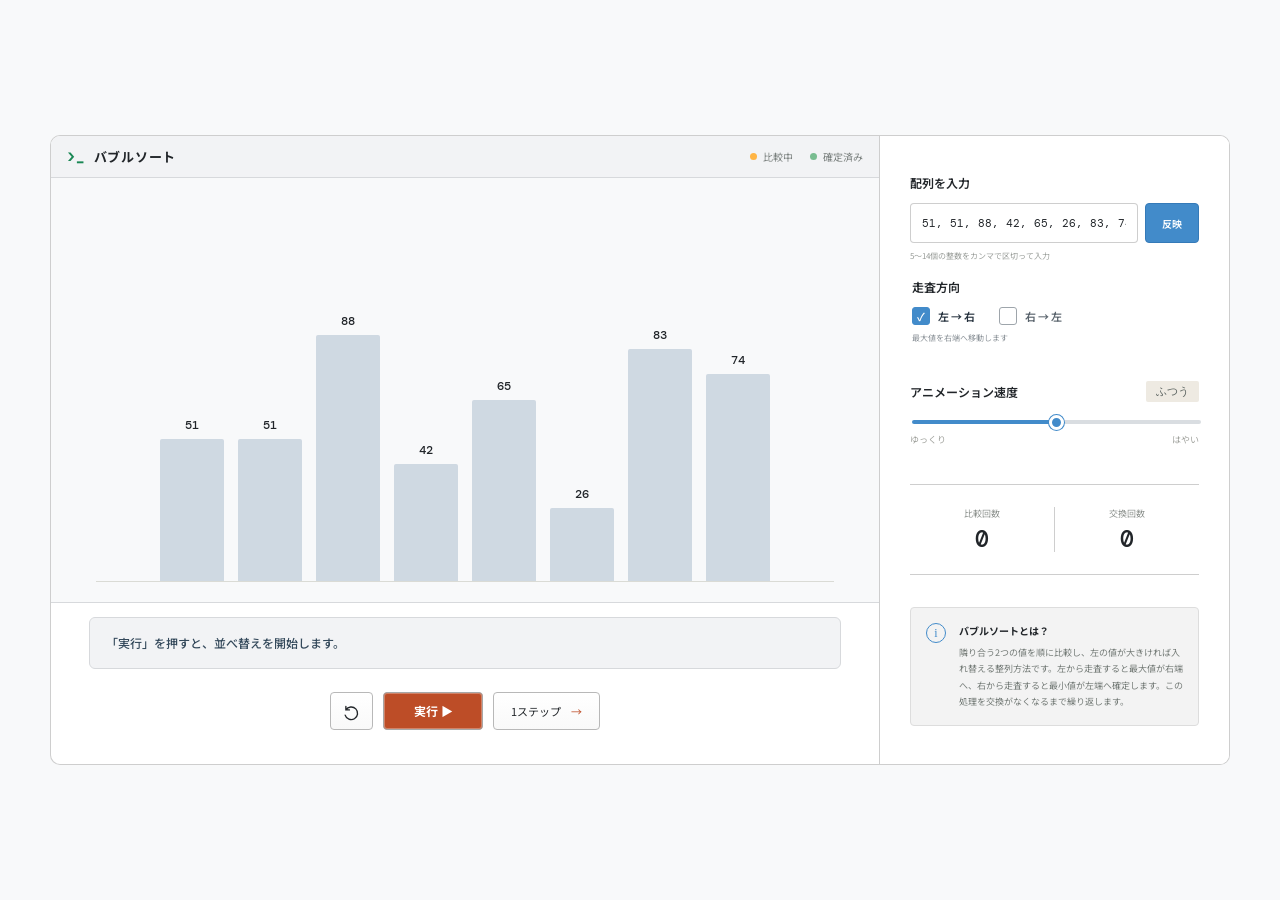
==== algo/algo.html @ d91c697b "Rename .html to algo.html" ====
<!doctype html>
<html lang="ja">
  <head>
    <meta charset="UTF-8" />
    <meta name="viewport" content="width=device-width, initial-scale=1.0" />
    <meta name="description" content="バブルソートの比較と交換を視覚的に学べるWebアプリ" />
    <title>Bubble Lab — バブルソート可視化</title>
    <link rel="preconnect" href="https://fonts.googleapis.com" />
    <link rel="preconnect" href="https://fonts.gstatic.com" crossorigin />
    <link href="https://fonts.googleapis.com/css2?family=DM+Mono:wght@400;500&family=Noto+Sans+JP:wght@400;500;600;700&display=swap" rel="stylesheet" />
    <link rel="stylesheet" href="styles.css" />
  </head>
  <body>
    <div class="page-shell">
      <main>
        <section class="workspace" aria-label="バブルソート可視化ツール">
          <div class="visual-panel">
            <div class="panel-topline">
              <h1>バブルソート</h1>
              <div class="legend" aria-label="色の説明">
                <span><i class="dot comparing"></i>比較中</span>
                <span><i class="dot sorted"></i>確定済み</span>
              </div>
            </div>

            <div class="chart-wrap">
              <div class="bars" id="bars" role="img" aria-label="並べ替える数値の棒グラフ"></div>
            </div>

            <div class="process-card" aria-live="polite">
              <div>
                <p class="process-message" id="processMessage">「実行」を押すと、並べ替えを開始します。</p>
              </div>
            </div>

            <div class="controls">
              <button class="icon-button" id="resetButton" type="button" title="リセット" aria-label="リセット">
                <svg viewBox="0 0 24 24" aria-hidden="true"><path d="M4.9 7.5A8 8 0 1 1 4 14m.9-6.5V3m0 4.5h4.5"/></svg>
              </button>
              <button class="play-button" id="playButton" type="button">
                <span id="playLabel">実行 ▶</span>
              </button>
              <button class="step-button" id="stepButton" type="button">1ステップ <span>→</span></button>
            </div>
          </div>

          <aside class="settings-panel">
            <div class="setting-group array-input-group">
              <label class="array-input-label" for="arrayInput">配列を入力</label>
              <div class="array-input-row">
                <input id="arrayInput" type="text" inputmode="numeric" autocomplete="off" placeholder="例：72, 46, 39, 64, 19" aria-describedby="arrayInputHint arrayInputError" />
                <button id="applyArrayButton" type="button">反映</button>
              </div>
              <p class="array-input-hint" id="arrayInputHint">5〜14個の整数をカンマで区切って入力</p>
              <p class="array-input-error" id="arrayInputError" role="alert"></p>
            </div>

            <fieldset class="setting-group direction-group">
              <legend>走査方向</legend>
              <div class="direction-options">
                <label><input type="radio" name="direction" value="ltr" checked /><span>左 → 右</span></label>
                <label><input type="radio" name="direction" value="rtl" /><span>右 → 左</span></label>
              </div>
              <p id="directionHint">最大値を右端へ移動します</p>
            </fieldset>

            <div class="setting-group">
              <div class="setting-heading"><label for="speedRange">アニメーション速度</label><output id="speedOutput">ふつう</output></div>
              <input id="speedRange" type="range" min="1" max="5" value="3" />
              <div class="range-labels"><span>ゆっくり</span><span>はやい</span></div>
            </div>

            <div class="stats" aria-label="実行統計">
              <div><span>比較回数</span><strong id="comparisonCount">0</strong></div>
              <div><span>交換回数</span><strong id="swapCount">0</strong></div>
            </div>

            <div class="tip-card">
              <span class="tip-icon">i</span>
              <div><b>バブルソートとは？</b><p>隣り合う2つの値を順に比較し、左の値が大きければ入れ替える整列方法です。左から走査すると最大値が右端へ、右から走査すると最小値が左端へ確定します。この処理を交換がなくなるまで繰り返します。</p></div>
            </div>
          </aside>
        </section>

      </main>

    </div>
    <script src="app.js"></script>
  </body>
</html>
---- algo/styles.css ----
:root {
  --ink: #212529;
  --muted: #6c757d;
  --paper: #f8f9fa;
  --panel: #ffffff;
  --line: #bbbbbbb8;
  --orange: #bd4d27;
  --orange-dark: #a64020;
  --mint: #79bd91;
  --yellow: #ffb545;
  --blue: #428bca;
}

* { box-sizing: border-box; }
html { scroll-behavior: smooth; }
body { margin: 0; background: var(--paper); color: var(--ink); font-family: "Noto Sans JP", Meiryo, sans-serif; }
button, input { font: inherit; }
button { color: inherit; }
.page-shell { min-height: 100vh; min-height: 100svh; }
main {
  width: min(1180px, calc(100% - 40px));
  min-height: 100vh;
  min-height: 100svh;
  margin: auto;
  padding: 28px 0;
  display: flex;
  align-items: center;
}

.workspace { width: 100%; min-height: 610px; background: var(--panel); border: 1px solid var(--line); border-radius: 10px; display: grid; grid-template-columns: minmax(0, 1fr) 350px; box-shadow: none; overflow: hidden; }
.visual-panel { padding: 29px 38px 34px; display: flex; flex-direction: column; min-width: 0; }
.settings-panel { border-left: 1px solid var(--line); padding: 38px 30px; background: #fff; min-width: 0; }
.panel-topline { height: 42px; margin: -29px -38px 0; padding: 0 16px; display: flex; align-items: center; justify-content: space-between; background: #f2f3f5; border-bottom: 1px solid #d7d9dc; }
.panel-topline h1 { margin: 0; font-size: 13px; font-weight: 700; letter-spacing: .06em; }
.panel-topline h1::before { content: ">_"; margin-right: 9px; color: #198754; font-family: "DM Mono", monospace; }
.legend { display: flex; gap: 17px; color: #7b817f; font-size: 10px; }
.legend span { display: flex; gap: 6px; align-items: center; }
.dot { width: 7px; height: 7px; border-radius: 50%; display: inline-block; }.dot.comparing { background: var(--yellow); }.dot.sorted { background: var(--mint); }
.chart-wrap { flex: 1; min-height: 310px; display: flex; align-items: flex-end; margin: 0 -38px; padding: 34px 6% 20px; background: #f8f9fa; border-bottom: 1px solid #d7d9dc; }
.bars { width: 100%; height: 280px; display: flex; align-items: flex-end; justify-content: center; gap: clamp(5px, 1.4vw, 14px); border-bottom: 1px solid #dadbd5; }
.bar-item { height: 100%; flex: 1 1 0; max-width: 64px; display: flex; flex-direction: column; justify-content: flex-end; align-items: center; position: relative; }
.bar-value { font: 500 12px/1 "DM Mono", monospace; margin-bottom: 8px; transition: color .2s; }
.bar { width: 100%; min-width: 14px; background: #cfd9e2; border-radius: 2px 2px 0 0; transition: height .25s ease, background .2s, transform .2s; }
.bar-item.comparing .bar { background: var(--yellow); }
.bar-item.swapping .bar { background: var(--orange); }
.bar-item.sorted .bar { background: var(--mint); }
.bar-item.sorted .bar-value { color: #3d806c; }
.process-card { min-height: 52px; margin-top: 14px; border: 1px solid #d7d9dc; background: #f2f3f5; border-radius: 6px; display: flex; align-items: center; padding: 11px 16px; }
.process-message { margin: 0; color: #34495b; font-size: 12px; font-weight: 500; line-height: 1.6; }
.controls { display: flex; justify-content: center; align-items: center; gap: 10px; padding-top: 23px; }
.controls button { height: 38px; border: 1px solid #b8b8b8; background: linear-gradient(#fff, #f9f9f9); border-radius: 4px; cursor: pointer; transition: background .15s, transform .15s; }
.controls button:hover { background: linear-gradient(#fff, #f0f0f0); transform: none; box-shadow: none; }
.icon-button { width: 43px; padding: 11px; }.icon-button svg { fill: none; stroke: currentColor; stroke-width: 1.7; stroke-linecap: round; stroke-linejoin: round; }
.play-button { width: 100px; height: 38px !important; background: #bd4d27 !important; color: white !important; border: 1px solid #a7a7a7 !important; display: flex; align-items: center; justify-content: center; font-size: 12px; font-weight: 700; box-shadow: inset 0 0 0 1px rgba(255,255,255,.3) !important; }
.play-button:hover { background: var(--orange-dark) !important; }
.step-button { padding: 0 17px; font-size: 11px; }.step-button span { color: var(--orange); margin-left: 8px; }
.controls button:disabled { opacity: .45; pointer-events: none; }

.setting-group { margin-bottom: 38px; }
.array-input-group { margin-bottom: 16px; }
.array-input-label { display: block; margin-bottom: 12px; font-size: 12px; font-weight: 600; }
.array-input-row { display: flex; gap: 7px; }
.array-input-row input {
  width: 100%;
  min-width: 0;
  height: 40px;
  padding: 0 11px;
  border: 1px solid var(--line);
  border-radius: 4px;
  outline: none;
  background: #fff;
  color: var(--ink);
  font: 400 11px/1 "DM Mono", monospace;
  transition: border-color .2s, box-shadow .2s;
}
.array-input-row input:focus { border-color: var(--blue); box-shadow: 0 0 0 3px rgba(66, 139, 202, .13); }
.array-input-row input.invalid { border-color: var(--orange-dark); }
.array-input-row button { flex: 0 0 54px; height: 40px; border: 1px solid #357ab8; border-radius: 4px; background: var(--blue); color: #fff; font-size: 10px; font-weight: 600; cursor: pointer; transition: .15s; }
.array-input-row button:hover { background: #357ab8; }
.array-input-hint, .array-input-error { margin: 7px 0 0; font-size: 8px; line-height: 1.5; }
.array-input-hint { color: #999d99; }
.array-input-error { color: var(--orange-dark); }
.array-input-error:empty { display: none; }
.direction-group { min-width: 0; padding: 0; border: 0; }
.direction-group legend { margin-bottom: 12px; padding: 0; font-size: 12px; font-weight: 600; }
.direction-options { display: flex; flex-wrap: wrap; gap: 10px 24px; }
.direction-options label { position: relative; cursor: pointer; }
.direction-options input { position: absolute; opacity: 0; pointer-events: none; }
.direction-options span { display: flex; align-items: center; gap: 8px; color: #59636c; font-size: 11px; font-weight: 600; transition: color .15s; user-select: none; }
.direction-options span::before { content: ""; width: 16px; height: 16px; display: grid; place-items: center; border: 1px solid #9ea5ab; border-radius: 3px; background: #fff; color: #fff; font-size: 11px; line-height: 1; transition: .15s; }
.direction-options input:checked + span { color: #25313d; }
.direction-options input:checked + span::before { content: "✓"; border-color: var(--blue); background: var(--blue); }
.direction-options input:focus-visible + span::before { box-shadow: 0 0 0 3px rgba(66, 139, 202, .2); }
.direction-group p { margin: 7px 0 0; color: #8b9298; font-size: 8px; }
.setting-heading { display: flex; align-items: center; justify-content: space-between; margin-bottom: 18px; }
.setting-heading label { font-size: 12px; font-weight: 600; }
.setting-heading output { background: #eeeae2; border-radius: 2px; padding: 5px 10px; font: 500 11px/1 "DM Mono", monospace; color: #5e6663; }
input[type="range"] { width: 100%; appearance: none; height: 4px; background: linear-gradient(to right, var(--blue) 0 50%, #d9dde1 50% 100%); border-radius: 2px; display: block; }
input[type="range"]::-webkit-slider-thumb { appearance: none; width: 15px; height: 15px; border-radius: 50%; background: var(--blue); border: 3px solid var(--panel); box-shadow: 0 0 0 1px var(--blue); cursor: pointer; }
.range-labels { display: flex; justify-content: space-between; color: #a0a29d; font-size: 9px; margin-top: 9px; }
.stats { margin: 32px 0; border-top: 1px solid var(--line); border-bottom: 1px solid var(--line); padding: 22px 0; display: grid; grid-template-columns: repeat(2, 1fr); }
.stats div { text-align: center; border-right: 1px solid var(--line); }.stats div:last-child { border: 0; }
.stats span { color: #8d928e; font-size: 9px; display: block; margin-bottom: 8px; }
.stats strong { font: 500 23px/1 "DM Mono", monospace; }
.tip-card { display: flex; gap: 13px; background: #f3f3f3; border: 1px solid #ddd; padding: 15px; border-radius: 4px; }
.tip-icon { flex: 0 0 20px; width: 20px; height: 20px; border: 1px solid var(--blue); color: var(--blue); border-radius: 50%; text-align: center; font: 500 12px/18px serif; user-select: none; -webkit-user-select: none; }
.tip-card b { display: block; font-size: 10px; margin-bottom: 7px; }.tip-card p { margin: 0; color: #747b77; font-size: 9px; line-height: 1.8; }

@media (max-width: 850px) {
  main { align-items: flex-start; }
  .workspace { grid-template-columns: 1fr; }
  .workspace { min-height: auto; }
  .settings-panel { border-left: 0; border-top: 1px solid var(--line); }
}
@media (max-width: 560px) {
  main { width: min(100% - 24px, 1180px); }
  main { width: min(100% - 24px, 1180px); padding: 24px 0; }
  .visual-panel { padding: 22px 14px 24px; }
  .panel-topline { margin: -22px -14px 0; }
  .chart-wrap { margin: 0 -14px; }
  .process-card { margin-top: 12px; }
  .chart-wrap { padding-left: 0; padding-right: 0; min-height: 270px; }
  .bars { height: 240px; gap: 4px; }
  .bar-value { font-size: 9px; }
  .legend { gap: 9px; }.legend span { font-size: 8px; }
  .process-card { padding: 13px; }.process-message { font-size: 10px; }
  .step-button { padding: 0 10px; }.play-button { width: 125px; }
  .settings-panel { padding: 30px 22px; }
}

@media (prefers-reduced-motion: reduce) { *, *::before, *::after { scroll-behavior: auto !important; animation-duration: .01ms !important; transition-duration: .01ms !important; } }
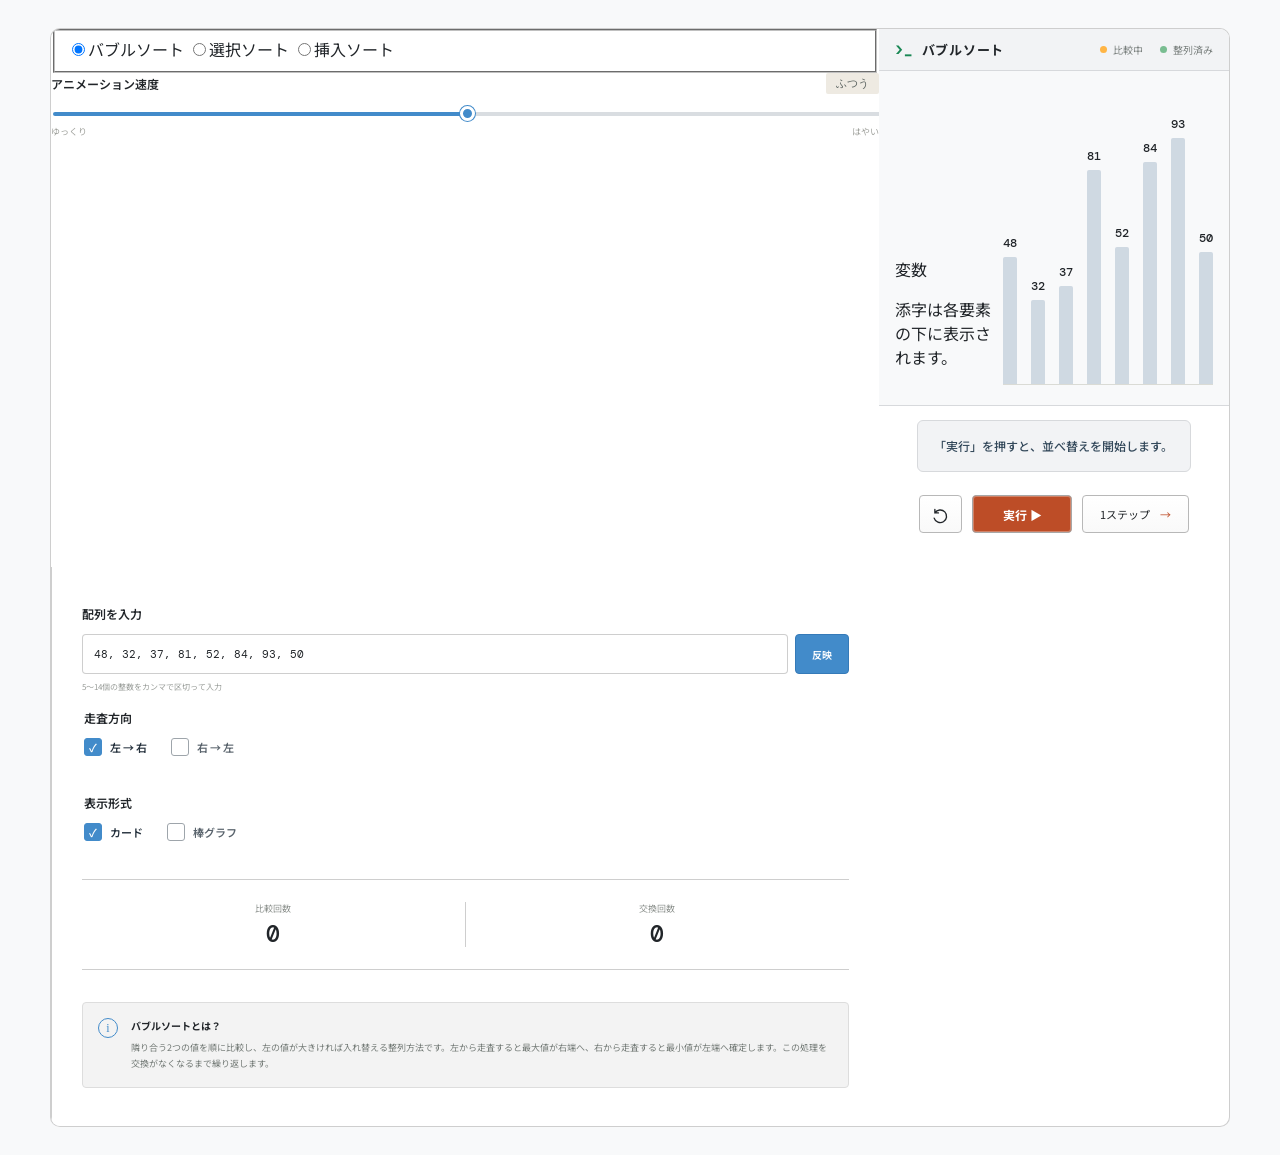
==== commit 0d2ba2e1: "Update algo.html" ====
--- a/algo/algo.html
+++ b/algo/algo.html
@@ -3,8 +3,8 @@
   <head>
     <meta charset="UTF-8" />
     <meta name="viewport" content="width=device-width, initial-scale=1.0" />
-    <meta name="description" content="バブルソートの比較と交換を視覚的に学べるWebアプリ" />
-    <title>Bubble Lab — バブルソート可視化</title>
+    <meta name="description" content="バブルソート・選択ソート・挿入ソートの比較と交換を視覚的に学べるWebアプリ" />
+    <title>アルゴリズム図鑑</title>
     <link rel="preconnect" href="https://fonts.googleapis.com" />
     <link rel="preconnect" href="https://fonts.gstatic.com" crossorigin />
     <link href="https://fonts.googleapis.com/css2?family=DM+Mono:wght@400;500&family=Noto+Sans+JP:wght@400;500;600;700&display=swap" rel="stylesheet" />
@@ -13,18 +13,39 @@
   <body>
     <div class="page-shell">
       <main>
-        <section class="workspace" aria-label="バブルソート可視化ツール">
+        <section class="workspace" aria-label="ソートアルゴリズム可視化ツール">
+          <div class="top-controls">
+            <fieldset class="algorithm-switch" aria-label="アルゴリズムを選択">
+              <div class="algorithm-options">
+                <label><input type="radio" name="algorithm" value="bubble" checked /><span>バブルソート</span></label>
+                <label><input type="radio" name="algorithm" value="selection" /><span>選択ソート</span></label>
+                <label><input type="radio" name="algorithm" value="insertion" /><span>挿入ソート</span></label>
+              </div>
+            </fieldset>
+            <div class="top-speed">
+              <div class="setting-heading"><label for="speedRange">アニメーション速度</label><output id="speedOutput">ふつう</output></div>
+              <div class="top-speed-range">
+                <input id="speedRange" type="range" min="1" max="5" value="3" />
+                <div class="range-labels"><span>ゆっくり</span><span>はやい</span></div>
+              </div>
+            </div>
+          </div>
+
           <div class="visual-panel">
             <div class="panel-topline">
-              <h1>バブルソート</h1>
+              <h1 id="algorithmTitle">バブルソート</h1>
               <div class="legend" aria-label="色の説明">
                 <span><i class="dot comparing"></i>比較中</span>
-                <span><i class="dot sorted"></i>確定済み</span>
+                <span><i class="dot sorted"></i>整列済み</span>
               </div>
             </div>
 
             <div class="chart-wrap">
-              <div class="bars" id="bars" role="img" aria-label="並べ替える数値の棒グラフ"></div>
+              <div class="variable-display">
+                <span>変数</span>
+                <p class="variable-message" id="variableMessage" aria-live="polite">添字は各要素の下に表示されます。</p>
+              </div>
+              <div class="bars" id="bars" role="img" aria-label="並べ替える数値のカード"></div>
             </div>
 
             <div class="process-card" aria-live="polite">
@@ -61,14 +82,15 @@
                 <label><input type="radio" name="direction" value="ltr" checked /><span>左 → 右</span></label>
                 <label><input type="radio" name="direction" value="rtl" /><span>右 → 左</span></label>
               </div>
-              <p id="directionHint">最大値を右端へ移動します</p>
             </fieldset>
 
-            <div class="setting-group">
-              <div class="setting-heading"><label for="speedRange">アニメーション速度</label><output id="speedOutput">ふつう</output></div>
-              <input id="speedRange" type="range" min="1" max="5" value="3" />
-              <div class="range-labels"><span>ゆっくり</span><span>はやい</span></div>
-            </div>
+            <fieldset class="setting-group direction-group">
+              <legend>表示形式</legend>
+              <div class="direction-options">
+                <label><input type="radio" name="displayMode" value="cards" checked /><span>カード</span></label>
+                <label><input type="radio" name="displayMode" value="bars" /><span>棒グラフ</span></label>
+              </div>
+            </fieldset>
 
             <div class="stats" aria-label="実行統計">
               <div><span>比較回数</span><strong id="comparisonCount">0</strong></div>
@@ -77,7 +99,7 @@
 
             <div class="tip-card">
               <span class="tip-icon">i</span>
-              <div><b>バブルソートとは？</b><p>隣り合う2つの値を順に比較し、左の値が大きければ入れ替える整列方法です。左から走査すると最大値が右端へ、右から走査すると最小値が左端へ確定します。この処理を交換がなくなるまで繰り返します。</p></div>
+              <div><b id="algorithmTipTitle">バブルソートとは？</b><p id="algorithmTipText">隣り合う2つの値を順に比較し、左の値が大きければ入れ替える整列方法です。左から走査すると最大値が右端へ、右から走査すると最小値が左端へ確定します。この処理を交換がなくなるまで繰り返します。</p></div>
             </div>
           </aside>
         </section>
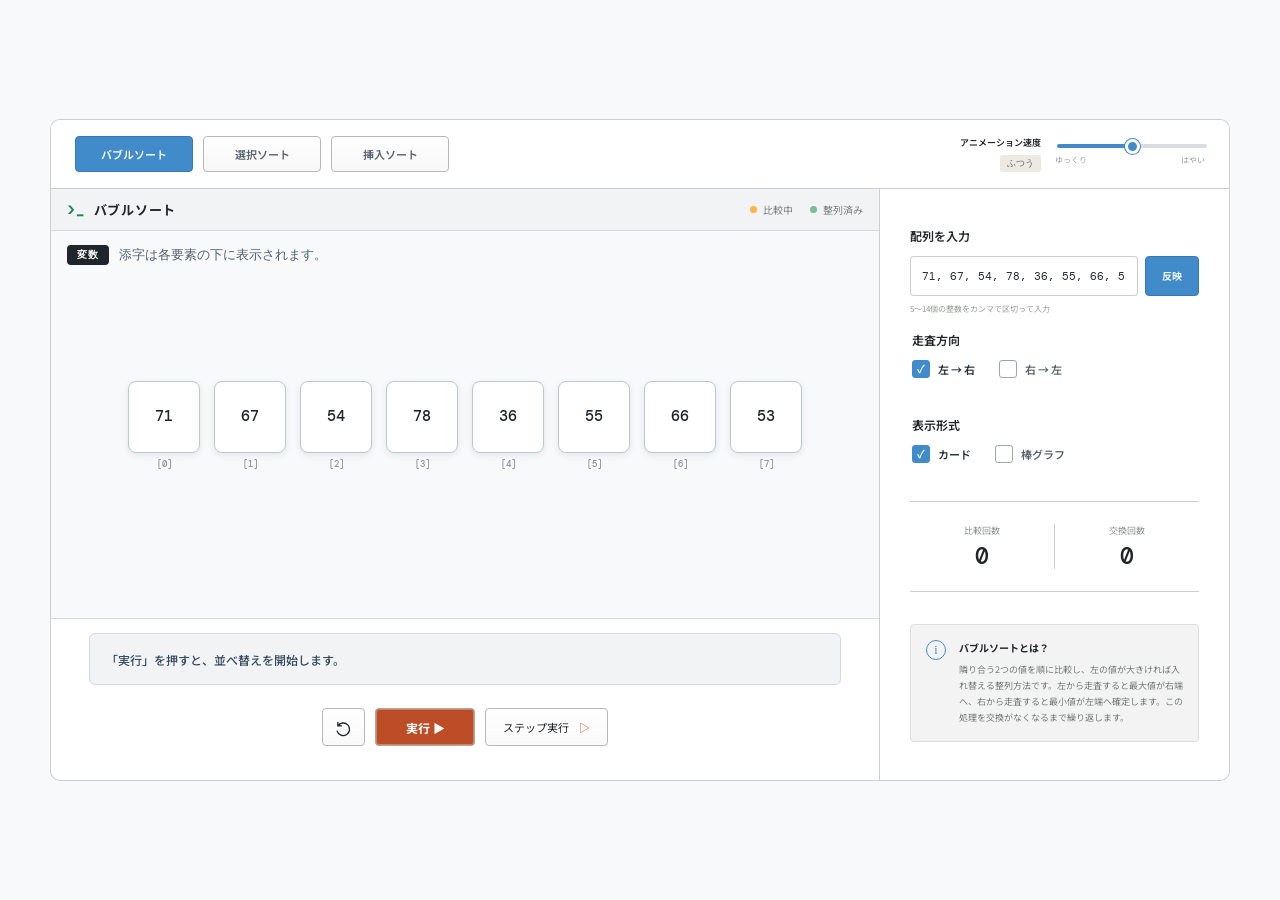
==== commit b7a370d0: "Update algo.html" ====
--- a/algo/algo.html
+++ b/algo/algo.html
@@ -61,7 +61,7 @@
               <button class="play-button" id="playButton" type="button">
                 <span id="playLabel">実行 ▶</span>
               </button>
-              <button class="step-button" id="stepButton" type="button">1ステップ <span>→</span></button>
+              <button class="step-button" id="stepButton" type="button">ステップ実行 <span>▷</span></button>
             </div>
           </div>
 
--- a/algo/styles.css
+++ b/algo/styles.css
@@ -27,7 +27,22 @@
   align-items: center;
 }
 
-.workspace { width: 100%; min-height: 610px; background: var(--panel); border: 1px solid var(--line); border-radius: 10px; display: grid; grid-template-columns: minmax(0, 1fr) 350px; box-shadow: none; overflow: hidden; }
+.workspace { width: 100%; min-height: 610px; background: var(--panel); border: 1px solid var(--line); border-radius: 10px; display: grid; grid-template-columns: minmax(0, 1fr) 350px; grid-template-rows: auto 1fr; box-shadow: none; overflow: hidden; }
+.top-controls { grid-column: 1 / -1; min-height: 69px; padding: 12px 24px; border-bottom: 1px solid var(--line); background: #fff; display: flex; align-items: center; justify-content: center; position: relative; }
+.algorithm-switch { margin: 0; padding: 0; border: 0; position: absolute; left: 24px; }
+.top-speed { width: 245px; display: flex; align-items: center; gap: 14px; position: absolute; right: 24px; }
+.top-speed .setting-heading { flex: 0 0 auto; margin: 0; display: block; }
+.top-speed .setting-heading label { display: block; margin-bottom: 6px; font-size: 9px; white-space: nowrap; }
+.top-speed .setting-heading output { display: block; width: fit-content; margin-left: auto; padding: 4px 7px; font-size: 9px; }
+.top-speed-range { flex: 1; min-width: 0; }
+.top-speed-range .range-labels { margin-top: 6px; font-size: 8px; }
+.algorithm-options { display: flex; gap: 10px; }
+.algorithm-options label { position: relative; cursor: pointer; }
+.algorithm-options input { position: absolute; opacity: 0; pointer-events: none; }
+.algorithm-options span { min-width: 118px; padding: 9px 16px; display: block; border: 1px solid #b8b8b8; border-radius: 4px; background: linear-gradient(#fff, #f7f7f7); color: #59636c; font-size: 11px; font-weight: 600; text-align: center; transition: background .15s, border-color .15s, color .15s; user-select: none; }
+.algorithm-options label:hover span { background: linear-gradient(#fff, #eeeeee); }
+.algorithm-options input:checked + span { border-color: #357ab8; background: var(--blue); color: #fff; }
+.algorithm-options input:focus-visible + span { box-shadow: 0 0 0 3px rgba(66, 139, 202, .2); }
 .visual-panel { padding: 29px 38px 34px; display: flex; flex-direction: column; min-width: 0; }
 .settings-panel { border-left: 1px solid var(--line); padding: 38px 30px; background: #fff; min-width: 0; }
 .panel-topline { height: 42px; margin: -29px -38px 0; padding: 0 16px; display: flex; align-items: center; justify-content: space-between; background: #f2f3f5; border-bottom: 1px solid #d7d9dc; }
@@ -36,15 +51,42 @@
 .legend { display: flex; gap: 17px; color: #7b817f; font-size: 10px; }
 .legend span { display: flex; gap: 6px; align-items: center; }
 .dot { width: 7px; height: 7px; border-radius: 50%; display: inline-block; }.dot.comparing { background: var(--yellow); }.dot.sorted { background: var(--mint); }
-.chart-wrap { flex: 1; min-height: 310px; display: flex; align-items: flex-end; margin: 0 -38px; padding: 34px 6% 20px; background: #f8f9fa; border-bottom: 1px solid #d7d9dc; }
-.bars { width: 100%; height: 280px; display: flex; align-items: flex-end; justify-content: center; gap: clamp(5px, 1.4vw, 14px); border-bottom: 1px solid #dadbd5; }
-.bar-item { height: 100%; flex: 1 1 0; max-width: 64px; display: flex; flex-direction: column; justify-content: flex-end; align-items: center; position: relative; }
-.bar-value { font: 500 12px/1 "DM Mono", monospace; margin-bottom: 8px; transition: color .2s; }
-.bar { width: 100%; min-width: 14px; background: #cfd9e2; border-radius: 2px 2px 0 0; transition: height .25s ease, background .2s, transform .2s; }
-.bar-item.comparing .bar { background: var(--yellow); }
-.bar-item.swapping .bar { background: var(--orange); }
-.bar-item.sorted .bar { background: var(--mint); }
-.bar-item.sorted .bar-value { color: #3d806c; }
+.variable-display { display: flex; align-items: center; gap: 10px; position: absolute; top: 14px; left: 16px; }
+.variable-display > span { padding: 5px 10px; border-radius: 4px; background: #1f252b; color: #fff; font: 700 10px/1 "DM Mono", monospace; letter-spacing: .08em; }
+.variable-message { margin: 0; color: #53616d; font: 500 13px/1.5 "DM Mono", monospace; }
+.chart-wrap { flex: 1; min-height: 310px; display: flex; align-items: center; margin: 0 -38px; padding: 34px 6%; background: #f8f9fa; border-bottom: 1px solid #d7d9dc; position: relative; }
+.bars { width: 100%; display: flex; flex-wrap: wrap; align-items: center; justify-content: center; gap: clamp(8px, 1.4vw, 14px); }
+.bars.view-cards { row-gap: 36px; }
+.bar-item { flex: 1 1 42px; max-width: 72px; min-width: 38px; position: relative; }
+.bar { width: 100%; aspect-ratio: 1; display: grid; place-items: center; border: 1px solid #bcc8d2; border-radius: 8px; background: #fff; box-shadow: 0 2px 6px rgba(40, 55, 68, .1); position: relative; transition: background .2s, border-color .2s, color .2s, transform .2s, box-shadow .2s; }
+.bar-value { font: 500 clamp(11px, 1.4vw, 15px)/1 "DM Mono", monospace; transition: color .2s; }
+.index-label { display: block; margin-top: 7px; color: #8a9299; font: 500 9px/1 "DM Mono", monospace; text-align: center; }
+.variable-badges { min-height: 17px; display: flex; justify-content: center; gap: 3px; position: absolute; top: -22px; left: 50%; transform: translateX(-50%); white-space: nowrap; }
+.variable-badges:empty { display: none; }
+.variable-badges code { min-width: 17px; height: 17px; padding: 0 4px; border-radius: 3px; background: #34495b; color: #fff; font: 600 9px/17px "DM Mono", monospace; text-align: center; box-shadow: 0 1px 3px rgba(0, 0, 0, .18); }
+.bar-item.comparing .bar { border-color: #dda035; background: #fff3d4; transform: translateY(-5px); box-shadow: 0 5px 12px rgba(221, 160, 53, .2); }
+.bar-item.swapping .bar { border-color: var(--orange-dark); background: var(--orange); color: #fff; transform: translateY(-5px); box-shadow: 0 5px 12px rgba(166, 64, 32, .22); }
+.bar-item.sorted .bar { border-color: #5d9f75; background: #e2f2e7; }
+.bar-item.sorted .bar-value { color: #326c52; }
+.bar-item.swapping .bar-value { color: #fff; }
+.bar-item.sorted.comparing .bar { border-color: #dda035; background: #fff3d4; transform: translateY(-5px); box-shadow: 0 5px 12px rgba(221, 160, 53, .2); }
+.bar-item.sorted.comparing .bar-value { color: var(--ink); }
+.bar-item.sorted.swapping .bar { border-color: var(--orange-dark); background: var(--orange); transform: translateY(-5px); box-shadow: 0 5px 12px rgba(166, 64, 32, .22); }
+.bar-item.sorted.swapping .bar-value { color: #fff; }
+.bars.view-bars { height: 280px; flex-wrap: nowrap; align-items: flex-end; border-bottom: 1px solid #dadbd5; }
+.view-bars .bar-item { height: 100%; max-width: 64px; min-width: 14px; display: flex; flex-direction: column; justify-content: flex-end; align-items: center; }
+.view-bars .bar { height: var(--bar-height); flex-shrink: 0; aspect-ratio: auto; border: 0; border-radius: 3px 3px 0 0; background: #cfd9e2; box-shadow: none; position: relative; }
+.view-bars .bar-value { position: absolute; top: -17px; left: 50%; transform: translateX(-50%); color: var(--ink); font-size: 10px; }
+.view-bars .variable-badges { top: -38px; }
+.view-bars .bar-item.comparing .bar { background: var(--yellow); transform: none; box-shadow: none; }
+.view-bars .bar-item.swapping .bar { background: var(--orange); transform: none; box-shadow: none; }
+.view-bars .bar-item.sorted .bar { background: var(--mint); }
+.view-bars .bar-item.sorted .bar-value { color: #326c52; }
+.view-bars .bar-item.swapping .bar-value { color: var(--ink); }
+.view-bars .bar-item.sorted.comparing .bar { background: var(--yellow); transform: none; box-shadow: none; }
+.view-bars .bar-item.sorted.swapping .bar { background: var(--orange); transform: none; box-shadow: none; }
+.view-bars .bar-item.sorted.comparing .bar-value,
+.view-bars .bar-item.sorted.swapping .bar-value { color: var(--ink); }
 .process-card { min-height: 52px; margin-top: 14px; border: 1px solid #d7d9dc; background: #f2f3f5; border-radius: 6px; display: flex; align-items: center; padding: 11px 16px; }
 .process-message { margin: 0; color: #34495b; font-size: 12px; font-weight: 500; line-height: 1.6; }
 .controls { display: flex; justify-content: center; align-items: center; gap: 10px; padding-top: 23px; }
@@ -91,7 +133,6 @@
 .direction-options input:checked + span { color: #25313d; }
 .direction-options input:checked + span::before { content: "✓"; border-color: var(--blue); background: var(--blue); }
 .direction-options input:focus-visible + span::before { box-shadow: 0 0 0 3px rgba(66, 139, 202, .2); }
-.direction-group p { margin: 7px 0 0; color: #8b9298; font-size: 8px; }
 .setting-heading { display: flex; align-items: center; justify-content: space-between; margin-bottom: 18px; }
 .setting-heading label { font-size: 12px; font-weight: 600; }
 .setting-heading output { background: #eeeae2; border-radius: 2px; padding: 5px 10px; font: 500 11px/1 "DM Mono", monospace; color: #5e6663; }
@@ -111,6 +152,9 @@
   .workspace { grid-template-columns: 1fr; }
   .workspace { min-height: auto; }
   .settings-panel { border-left: 0; border-top: 1px solid var(--line); }
+  .top-controls { justify-content: space-between; }
+  .algorithm-switch { position: static; }
+  .top-speed { position: static; }
 }
 @media (max-width: 560px) {
   main { width: min(100% - 24px, 1180px); }
@@ -120,12 +164,22 @@
   .chart-wrap { margin: 0 -14px; }
   .process-card { margin-top: 12px; }
   .chart-wrap { padding-left: 0; padding-right: 0; min-height: 270px; }
-  .bars { height: 240px; gap: 4px; }
-  .bar-value { font-size: 9px; }
+  .bars { gap: 7px; }
+  .bar-item { flex-basis: 36px; min-width: 32px; }
+  .bar-value { font-size: 11px; }
+  .bars.view-bars { height: 240px; gap: 4px; }
+  .view-bars .bar-item { min-width: 10px; }
+  .view-bars .bar-value { font-size: 8px; }
   .legend { gap: 9px; }.legend span { font-size: 8px; }
   .process-card { padding: 13px; }.process-message { font-size: 10px; }
   .step-button { padding: 0 10px; }.play-button { width: 125px; }
   .settings-panel { padding: 30px 22px; }
+  .top-controls { padding: 12px; flex-direction: column; gap: 12px; }
+  .algorithm-switch { width: 100%; }
+  .algorithm-options { width: 100%; }
+  .algorithm-options label { flex: 1; }
+  .algorithm-options span { min-width: 0; padding: 8px; }
+  .top-speed { width: min(100%, 270px); }
 }
 
 @media (prefers-reduced-motion: reduce) { *, *::before, *::after { scroll-behavior: auto !important; animation-duration: .01ms !important; transition-duration: .01ms !important; } }
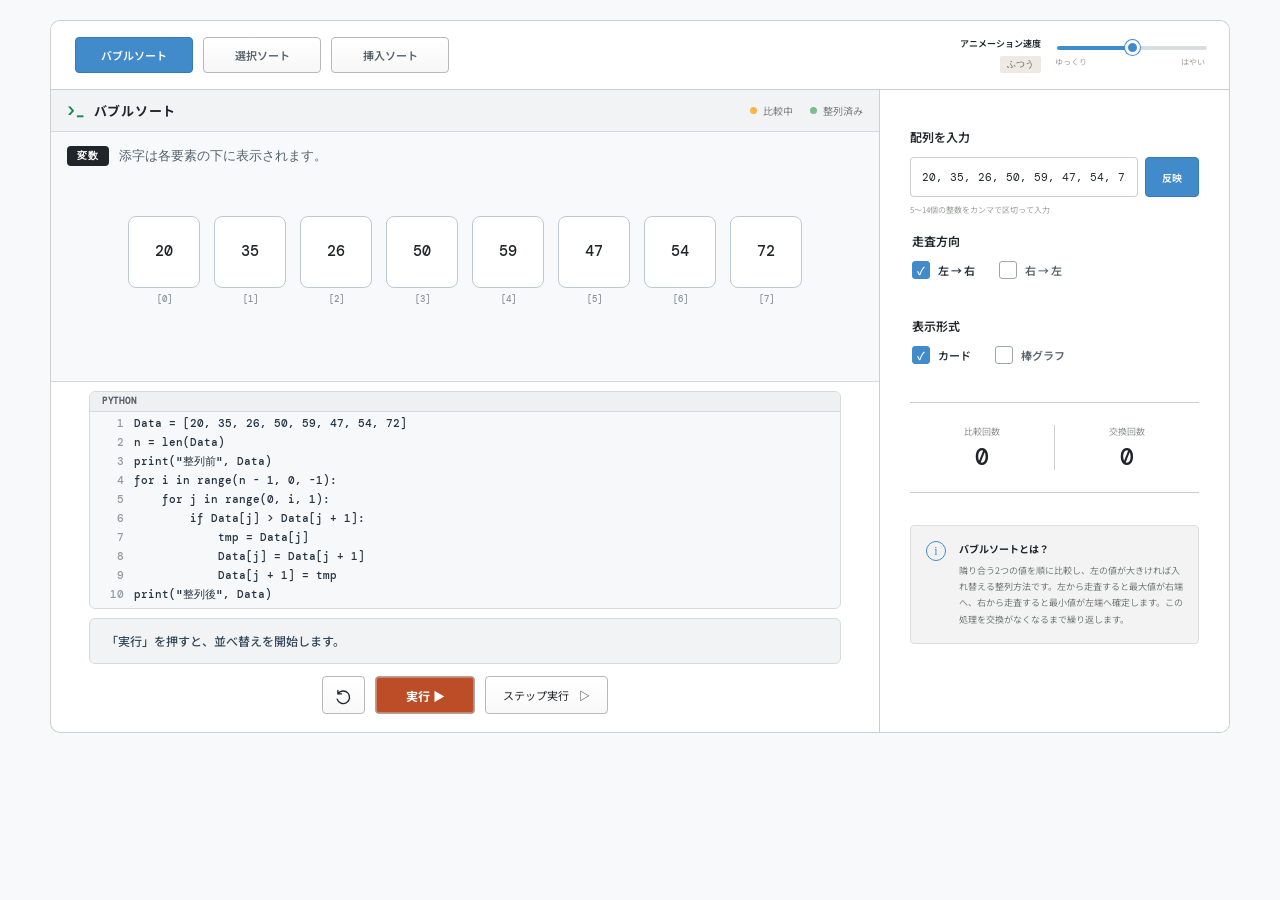
==== commit fd8927fe: "Update algo.html" ====
--- a/algo/algo.html
+++ b/algo/algo.html
@@ -46,6 +46,11 @@
                 <p class="variable-message" id="variableMessage" aria-live="polite">添字は各要素の下に表示されます。</p>
               </div>
               <div class="bars" id="bars" role="img" aria-label="並べ替える数値のカード"></div>
+            </div>
+
+            <div class="code-panel" id="codePanel" aria-label="Python code">
+              <div class="code-panel-heading">Python</div>
+              <ol class="python-code" id="pythonCode"></ol>
             </div>
 
             <div class="process-card" aria-live="polite">
--- a/algo/styles.css
+++ b/algo/styles.css
@@ -58,22 +58,22 @@
 .bars { width: 100%; display: flex; flex-wrap: wrap; align-items: center; justify-content: center; gap: clamp(8px, 1.4vw, 14px); }
 .bars.view-cards { row-gap: 36px; }
 .bar-item { flex: 1 1 42px; max-width: 72px; min-width: 38px; position: relative; }
-.bar { width: 100%; aspect-ratio: 1; display: grid; place-items: center; border: 1px solid #bcc8d2; border-radius: 8px; background: #fff; box-shadow: 0 2px 6px rgba(40, 55, 68, .1); position: relative; transition: background .2s, border-color .2s, color .2s, transform .2s, box-shadow .2s; }
+.bar { width: 100%; aspect-ratio: 1; display: grid; place-items: center; border: 1px solid #bcc8d2; border-radius: 8px; background: #fff; position: relative; transition: background .2s, border-color .2s, color .2s, transform .2s; }
 .bar-value { font: 500 clamp(11px, 1.4vw, 15px)/1 "DM Mono", monospace; transition: color .2s; }
 .index-label { display: block; margin-top: 7px; color: #8a9299; font: 500 9px/1 "DM Mono", monospace; text-align: center; }
 .variable-badges { min-height: 17px; display: flex; justify-content: center; gap: 3px; position: absolute; top: -22px; left: 50%; transform: translateX(-50%); white-space: nowrap; }
 .variable-badges:empty { display: none; }
-.variable-badges code { min-width: 17px; height: 17px; padding: 0 4px; border-radius: 3px; background: #34495b; color: #fff; font: 600 9px/17px "DM Mono", monospace; text-align: center; box-shadow: 0 1px 3px rgba(0, 0, 0, .18); }
-.bar-item.comparing .bar { border-color: #dda035; background: #fff3d4; transform: translateY(-5px); box-shadow: 0 5px 12px rgba(221, 160, 53, .2); }
-.bar-item.swapping .bar { border-color: var(--orange-dark); background: var(--orange); color: #fff; transform: translateY(-5px); box-shadow: 0 5px 12px rgba(166, 64, 32, .22); }
+.variable-badges code { min-width: 17px; height: 17px; padding: 0 4px; border-radius: 3px; background: #34495b; color: #fff; font: 600 9px/17px "DM Mono", monospace; text-align: center; }
+.bar-item.comparing .bar { border-color: #dda035; background: #fff3d4; transform: translateY(-15px); }
+.bar-item.swapping .bar { border-color: var(--orange-dark); background: var(--orange); color: #fff; transform: translateY(-5px); }
 .bar-item.sorted .bar { border-color: #5d9f75; background: #e2f2e7; }
 .bar-item.sorted .bar-value { color: #326c52; }
 .bar-item.swapping .bar-value { color: #fff; }
-.bar-item.sorted.comparing .bar { border-color: #dda035; background: #fff3d4; transform: translateY(-5px); box-shadow: 0 5px 12px rgba(221, 160, 53, .2); }
+.bar-item.sorted.comparing .bar { border-color: #dda035; background: #fff3d4; transform: translateY(-15px); }
 .bar-item.sorted.comparing .bar-value { color: var(--ink); }
-.bar-item.sorted.swapping .bar { border-color: var(--orange-dark); background: var(--orange); transform: translateY(-5px); box-shadow: 0 5px 12px rgba(166, 64, 32, .22); }
+.bar-item.sorted.swapping .bar { border-color: var(--orange-dark); background: var(--orange); transform: translateY(-5px); }
 .bar-item.sorted.swapping .bar-value { color: #fff; }
-.bars.view-bars { height: 280px; flex-wrap: nowrap; align-items: flex-end; border-bottom: 1px solid #dadbd5; }
+.bars.view-bars { height: 280px; flex-wrap: nowrap; align-items: flex-end; }
 .view-bars .bar-item { height: 100%; max-width: 64px; min-width: 14px; display: flex; flex-direction: column; justify-content: flex-end; align-items: center; }
 .view-bars .bar { height: var(--bar-height); flex-shrink: 0; aspect-ratio: auto; border: 0; border-radius: 3px 3px 0 0; background: #cfd9e2; box-shadow: none; position: relative; }
 .view-bars .bar-value { position: absolute; top: -17px; left: 50%; transform: translateX(-50%); color: var(--ink); font-size: 10px; }
@@ -88,6 +88,14 @@
 .view-bars .bar-item.sorted.comparing .bar-value,
 .view-bars .bar-item.sorted.swapping .bar-value { color: var(--ink); }
 .process-card { min-height: 52px; margin-top: 14px; border: 1px solid #d7d9dc; background: #f2f3f5; border-radius: 6px; display: flex; align-items: center; padding: 11px 16px; }
+.code-panel { margin-top: 14px; overflow: hidden; border: 1px solid #d7d9dc; border-radius: 6px; background: #f7f8f9; }
+.code-panel[hidden] { display: none; }
+.code-panel-heading { padding: 7px 12px; border-bottom: 1px solid #d7d9dc; background: #eef0f2; color: #59636c; font: 700 9px/1 "DM Mono", monospace; letter-spacing: .08em; text-transform: uppercase; }
+.python-code { margin: 0; padding: 5px 0; list-style: none; color: #263442; font: 500 11px/1.55 "DM Mono", monospace; }
+.python-code li { min-height: 20px; padding: 1px 12px 1px 44px; position: relative; white-space: pre; transition: background .15s, color .15s; }
+.python-code li::before { content: attr(data-line); width: 24px; position: absolute; left: 10px; color: #929aa1; text-align: right; }
+.python-code li.active { background: #fff0c9; color: #17212b; }
+.python-code li.active::before { color: #bd4d27; }
 .process-message { margin: 0; color: #34495b; font-size: 12px; font-weight: 500; line-height: 1.6; }
 .controls { display: flex; justify-content: center; align-items: center; gap: 10px; padding-top: 23px; }
 .controls button { height: 38px; border: 1px solid #b8b8b8; background: linear-gradient(#fff, #f9f9f9); border-radius: 4px; cursor: pointer; transition: background .15s, transform .15s; }
@@ -95,7 +103,7 @@
 .icon-button { width: 43px; padding: 11px; }.icon-button svg { fill: none; stroke: currentColor; stroke-width: 1.7; stroke-linecap: round; stroke-linejoin: round; }
 .play-button { width: 100px; height: 38px !important; background: #bd4d27 !important; color: white !important; border: 1px solid #a7a7a7 !important; display: flex; align-items: center; justify-content: center; font-size: 12px; font-weight: 700; box-shadow: inset 0 0 0 1px rgba(255,255,255,.3) !important; }
 .play-button:hover { background: var(--orange-dark) !important; }
-.step-button { padding: 0 17px; font-size: 11px; }.step-button span { color: var(--orange); margin-left: 8px; }
+.step-button { padding: 0 17px; font-size: 11px; }.step-button span { margin-left: 8px; }
 .controls button:disabled { opacity: .45; pointer-events: none; }
 
 .setting-group { margin-bottom: 38px; }
@@ -147,6 +155,19 @@
 .tip-icon { flex: 0 0 20px; width: 20px; height: 20px; border: 1px solid var(--blue); color: var(--blue); border-radius: 50%; text-align: center; font: 500 12px/18px serif; user-select: none; -webkit-user-select: none; }
 .tip-card b { display: block; font-size: 10px; margin-bottom: 7px; }.tip-card p { margin: 0; color: #747b77; font-size: 9px; line-height: 1.8; }
 
+@media (min-width: 851px) and (max-height: 900px) {
+  main { padding: 20px 0 12px; align-items: flex-start; }
+  .visual-panel { padding-bottom: 18px; }
+  .chart-wrap { min-height: 250px; padding-top: 28px; padding-bottom: 22px; }
+  .bars.view-bars { height: 220px; }
+  .code-panel { margin-top: 9px; }
+  .code-panel-heading { padding-top: 5px; padding-bottom: 5px; }
+  .python-code { padding: 3px 0; line-height: 1.5; }
+  .python-code li { min-height: 19px; padding-top: 0; padding-bottom: 0; }
+  .process-card { min-height: 46px; margin-top: 9px; padding-top: 8px; padding-bottom: 8px; }
+  .controls { padding-top: 12px; }
+}
+
 @media (max-width: 850px) {
   main { align-items: flex-start; }
   .workspace { grid-template-columns: 1fr; }
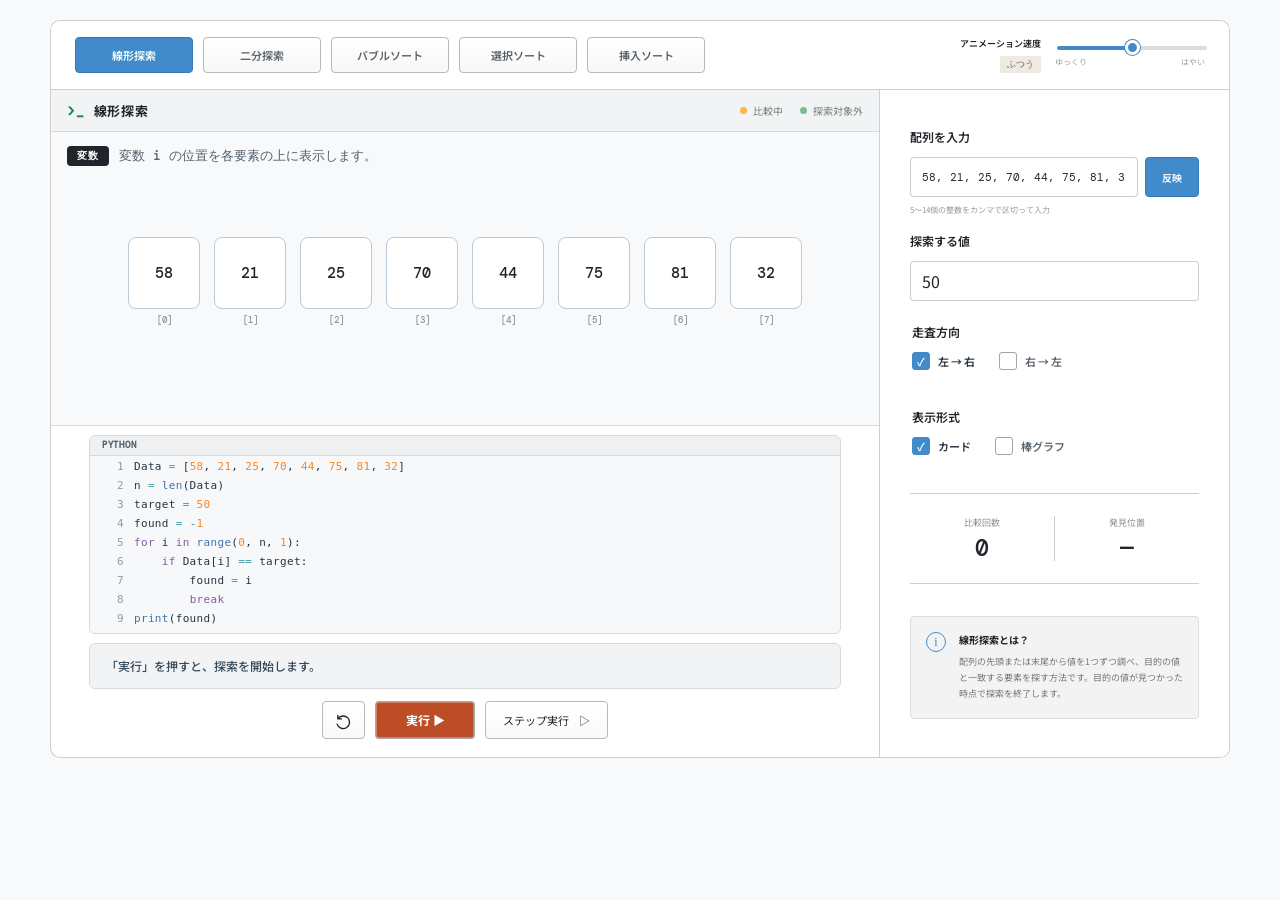
==== commit ca82c338: "Update algo.html" ====
--- a/algo/algo.html
+++ b/algo/algo.html
@@ -17,7 +17,9 @@
           <div class="top-controls">
             <fieldset class="algorithm-switch" aria-label="アルゴリズムを選択">
               <div class="algorithm-options">
-                <label><input type="radio" name="algorithm" value="bubble" checked /><span>バブルソート</span></label>
+                <label><input type="radio" name="algorithm" value="linear" checked /><span>線形探索</span></label>
+                <label><input type="radio" name="algorithm" value="binary" /><span>二分探索</span></label>
+                <label><input type="radio" name="algorithm" value="bubble" /><span>バブルソート</span></label>
                 <label><input type="radio" name="algorithm" value="selection" /><span>選択ソート</span></label>
                 <label><input type="radio" name="algorithm" value="insertion" /><span>挿入ソート</span></label>
               </div>
@@ -36,7 +38,7 @@
               <h1 id="algorithmTitle">バブルソート</h1>
               <div class="legend" aria-label="色の説明">
                 <span><i class="dot comparing"></i>比較中</span>
-                <span><i class="dot sorted"></i>整列済み</span>
+                <span><i class="dot sorted"></i><span id="sortedLegendLabel">整列済み</span></span>
               </div>
             </div>
 
@@ -81,6 +83,11 @@
               <p class="array-input-error" id="arrayInputError" role="alert"></p>
             </div>
 
+            <div class="setting-group search-target-group" id="searchTargetGroup" hidden>
+              <label class="array-input-label" for="searchTargetInput">探索する値</label>
+              <input id="searchTargetInput" type="number" min="1" max="99" value="50" inputmode="numeric" />
+            </div>
+
             <fieldset class="setting-group direction-group">
               <legend>走査方向</legend>
               <div class="direction-options">
@@ -98,8 +105,8 @@
             </fieldset>
 
             <div class="stats" aria-label="実行統計">
-              <div><span>比較回数</span><strong id="comparisonCount">0</strong></div>
-              <div><span>交換回数</span><strong id="swapCount">0</strong></div>
+              <div><span id="comparisonLabel">比較回数</span><strong id="comparisonCount">0</strong></div>
+              <div><span id="secondaryStatLabel">交換回数</span><strong id="swapCount">0</strong></div>
             </div>
 
             <div class="tip-card">
--- a/algo/styles.css
+++ b/algo/styles.css
@@ -68,6 +68,10 @@
 .bar-item.swapping .bar { border-color: var(--orange-dark); background: var(--orange); color: #fff; transform: translateY(-5px); }
 .bar-item.sorted .bar { border-color: #5d9f75; background: #e2f2e7; }
 .bar-item.sorted .bar-value { color: #326c52; }
+.bar-item.excluded .bar { border-color: #b8bec4; background: #e5e7e9; }
+.bar-item.excluded .bar-value { color: #777f86; }
+.bar-item.excluded.comparing .bar { border-color: #dda035; background: #fff3d4; color: var(--ink); transform: translateY(-15px); }
+.bar-item.excluded.comparing .bar-value { color: var(--ink); }
 .bar-item.swapping .bar-value { color: #fff; }
 .bar-item.sorted.comparing .bar { border-color: #dda035; background: #fff3d4; transform: translateY(-15px); }
 .bar-item.sorted.comparing .bar-value { color: var(--ink); }
@@ -81,6 +85,10 @@
 .view-bars .bar-item.comparing .bar { background: var(--yellow); transform: none; box-shadow: none; }
 .view-bars .bar-item.swapping .bar { background: var(--orange); transform: none; box-shadow: none; }
 .view-bars .bar-item.sorted .bar { background: var(--mint); }
+.view-bars .bar-item.excluded .bar { background: #b8bec4; }
+.view-bars .bar-item.excluded .bar-value { color: #697078; }
+.view-bars .bar-item.excluded.comparing .bar { background: var(--yellow); transform: none; }
+.view-bars .bar-item.excluded.comparing .bar-value { color: var(--ink); }
 .view-bars .bar-item.sorted .bar-value { color: #326c52; }
 .view-bars .bar-item.swapping .bar-value { color: var(--ink); }
 .view-bars .bar-item.sorted.comparing .bar { background: var(--yellow); transform: none; box-shadow: none; }
@@ -91,11 +99,17 @@
 .code-panel { margin-top: 14px; overflow: hidden; border: 1px solid #d7d9dc; border-radius: 6px; background: #f7f8f9; }
 .code-panel[hidden] { display: none; }
 .code-panel-heading { padding: 7px 12px; border-bottom: 1px solid #d7d9dc; background: #eef0f2; color: #59636c; font: 700 9px/1 "DM Mono", monospace; letter-spacing: .08em; text-transform: uppercase; }
-.python-code { margin: 0; padding: 5px 0; list-style: none; color: #263442; font: 500 11px/1.55 "DM Mono", monospace; }
+.python-code { margin: 0; padding: 5px 0; list-style: none; color: #263442; font: 300 11px/1.55 Monaco, Menlo, "Ubuntu Mono", Consolas, source-code-pro, monospace; letter-spacing: .03em; }
 .python-code li { min-height: 20px; padding: 1px 12px 1px 44px; position: relative; white-space: pre; transition: background .15s, color .15s; }
 .python-code li::before { content: attr(data-line); width: 24px; position: absolute; left: 10px; color: #929aa1; text-align: right; }
 .python-code li.active { background: #fff0c9; color: #17212b; }
 .python-code li.active::before { color: #bd4d27; }
+.python-code .token-keyword { color: #8959a8; font-weight: 400; }
+.python-code .token-function { color: #4271ae; }
+.python-code .token-string { color: #718c00; }
+.python-code .token-number { color: #f5871f; }
+.python-code .token-comment { color: #8e908c; }
+.python-code .token-operator { color: #3e999f; }
 .process-message { margin: 0; color: #34495b; font-size: 12px; font-weight: 500; line-height: 1.6; }
 .controls { display: flex; justify-content: center; align-items: center; gap: 10px; padding-top: 23px; }
 .controls button { height: 38px; border: 1px solid #b8b8b8; background: linear-gradient(#fff, #f9f9f9); border-radius: 4px; cursor: pointer; transition: background .15s, transform .15s; }
@@ -108,6 +122,9 @@
 
 .setting-group { margin-bottom: 38px; }
 .array-input-group { margin-bottom: 16px; }
+.search-target-group { margin-bottom: 22px; }
+.search-target-group[hidden] { display: none; }
+.search-target-group input { width: 100%; height: 40px; padding: 0 11px; border: 1px solid var(--line); border-radius: 4px; color: var(--ink); background: #fff; }
 .array-input-label { display: block; margin-bottom: 12px; font-size: 12px; font-weight: 600; }
 .array-input-row { display: flex; gap: 7px; }
 .array-input-row input {
